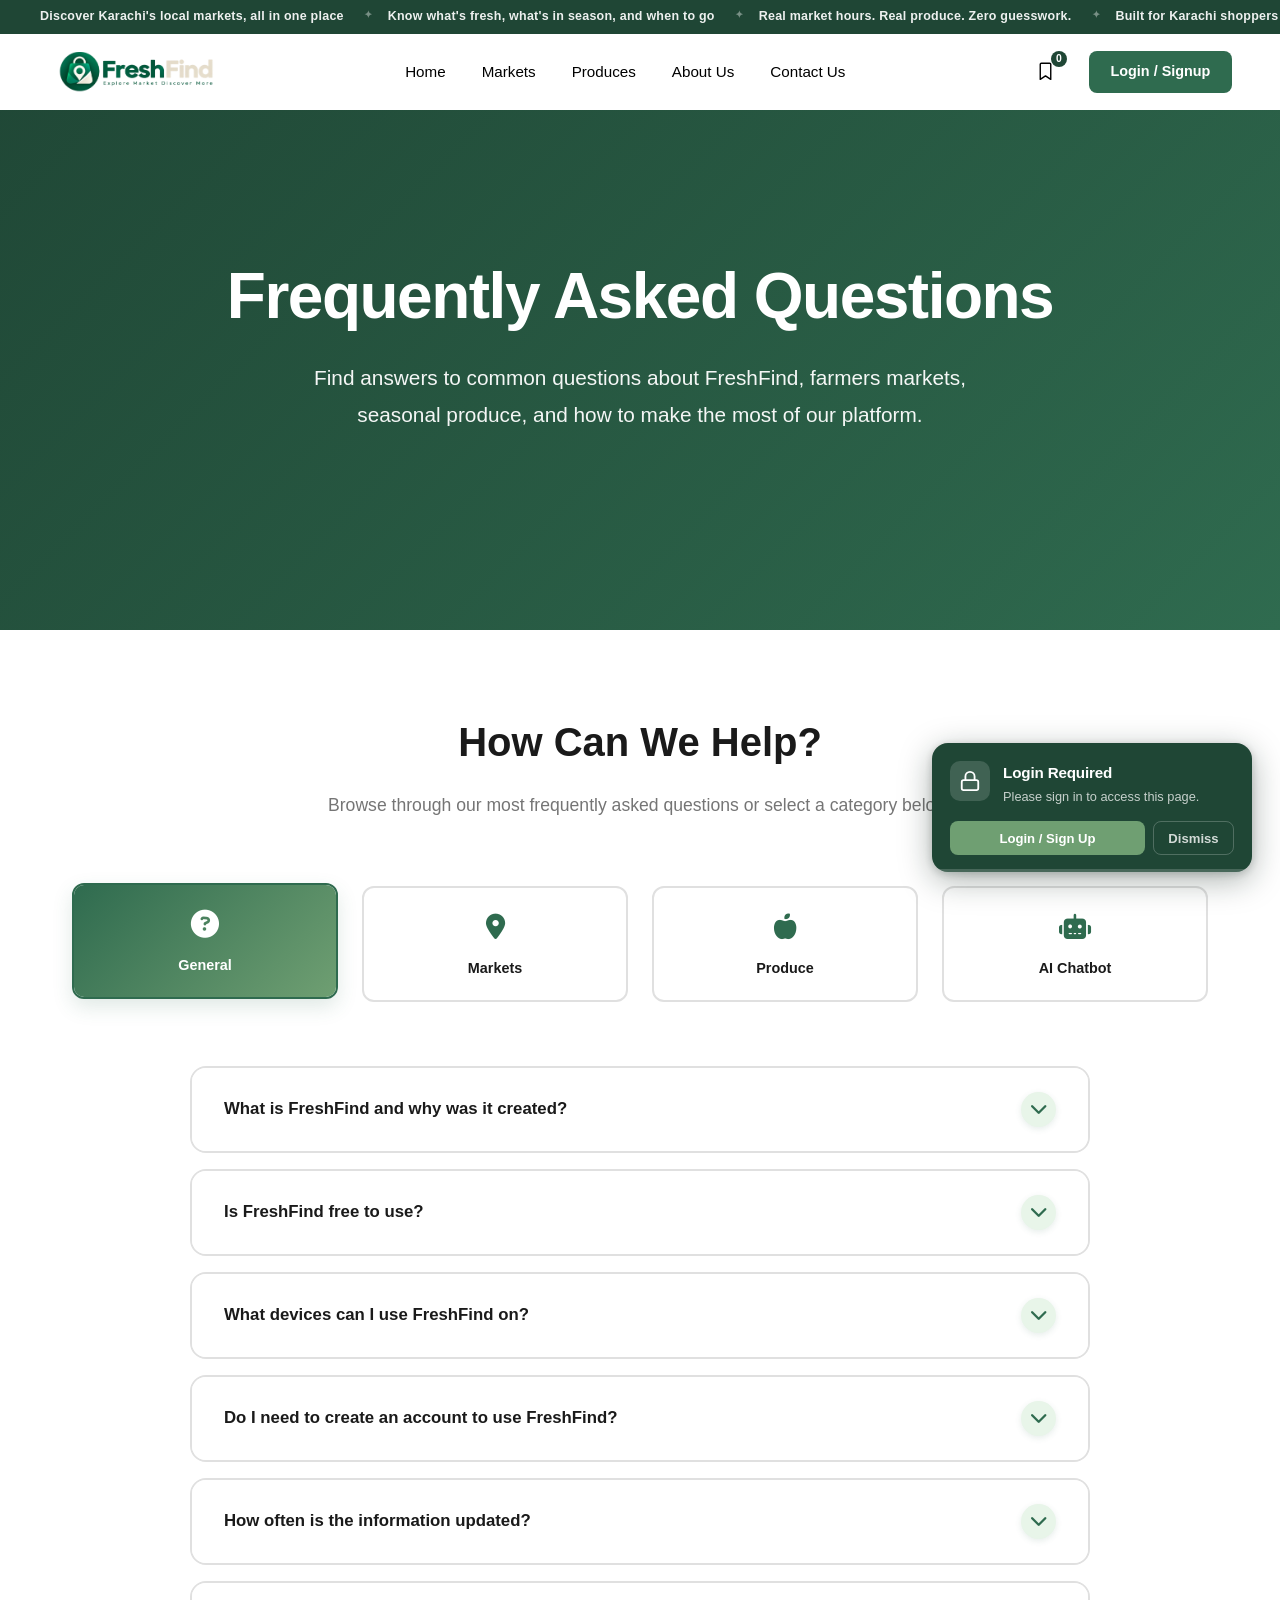
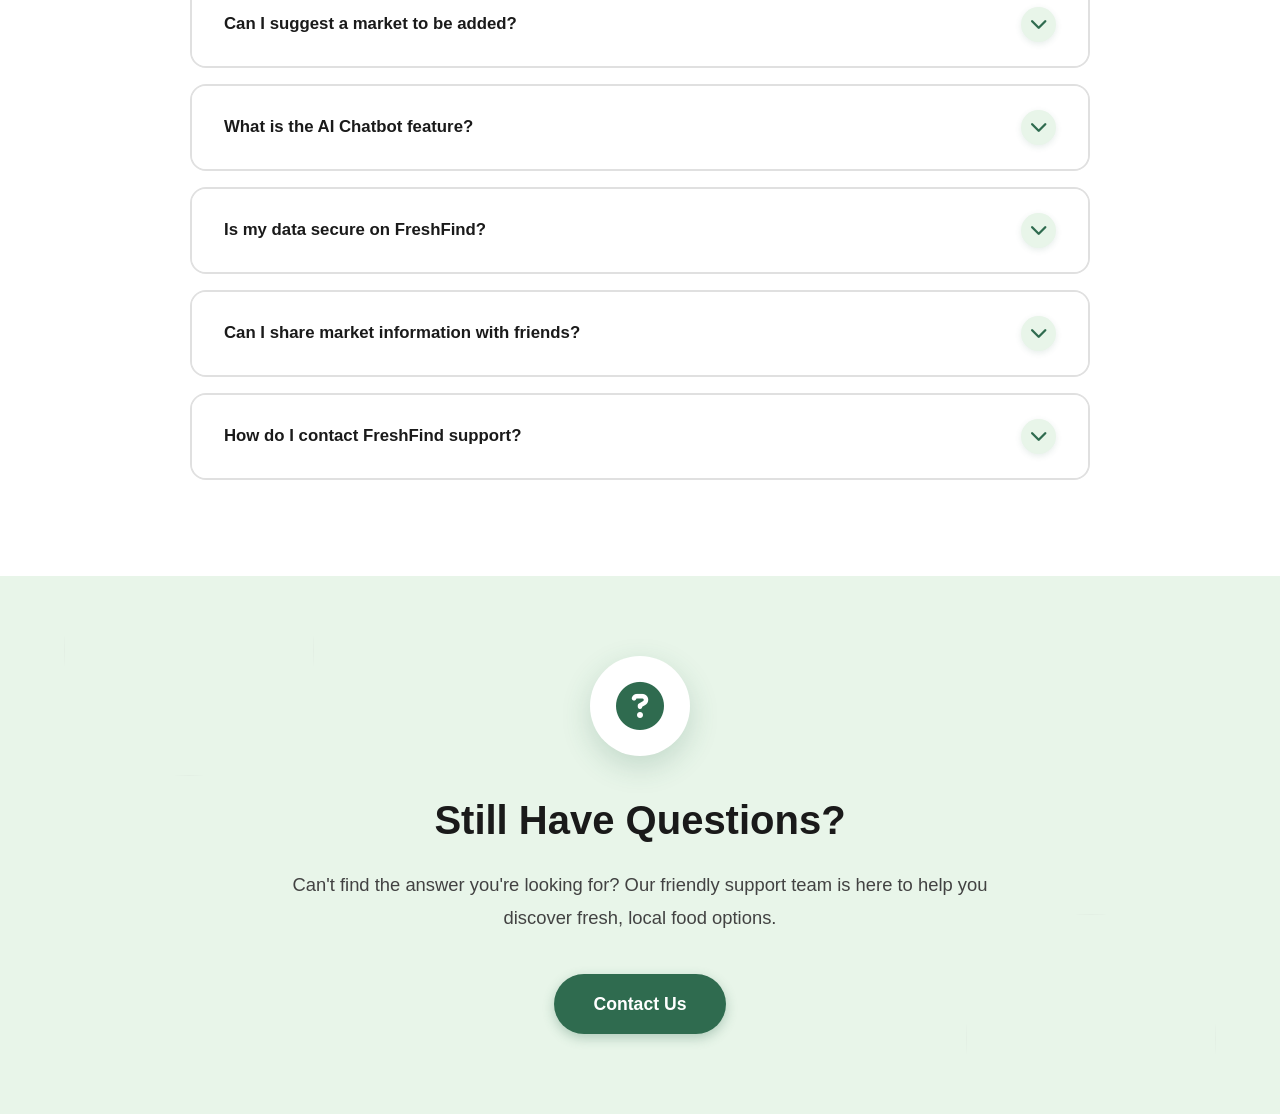
==== faq.html @ 45d4ac22 "testing responsive" ====
﻿<!DOCTYPE html>
<html lang="en">
<head>
    <meta charset="UTF-8">
    <meta name="viewport" content="width=device-width, initial-scale=1.0">
    <meta http-equiv="X-UA-Compatible" content="IE=edge">
    
    <!-- Primary Meta Tags -->
    <title>FAQ - FreshFind | Frequently Asked Questions</title>
    <meta name="title" content="FAQ - FreshFind | Frequently Asked Questions">
    <meta name="description" content="Find answers to common questions about FreshFind, farmers markets, seasonal produce, and how to use our platform to discover fresh local food.">
    <meta name="keywords" content="FreshFind FAQ, farmers market questions, how to find markets, seasonal produce guide, FreshFind help">
    <meta name="author" content="FreshFind">
    <meta name="robots" content="index, follow">
    
    <!-- Open Graph / Facebook -->
    <meta property="og:type" content="website">
    <meta property="og:url" content="https://freshfind.com/faq">
    <meta property="og:title" content="FAQ - FreshFind">
    <meta property="og:description" content="Get answers to all your questions about finding local farmers markets and discovering fresh seasonal produce.">
    <meta property="og:image" content="https://freshfind.com/assets/og-image.jpg">
    
    <!-- Twitter -->
    <meta property="twitter:card" content="summary_large_image">
    <meta property="twitter:url" content="https://freshfind.com/faq">
    <meta property="twitter:title" content="FAQ - FreshFind">
    <meta property="twitter:description" content="Get answers to all your questions about finding local farmers markets and discovering fresh seasonal produce.">
    
    <!-- Canonical URL -->
    <link rel="canonical" href="https://freshfind.com/faq">
    
    <link rel="icon" href="data:image/svg+xml,<svg xmlns=%22http://www.w3.org/2000/svg%22 viewBox=%220 0 100 100%22><text y=%22.9em%22 font-size=%2290%22>🥬</text></svg>">
    
    <link rel="stylesheet" href="https://cdnjs.cloudflare.com/ajax/libs/font-awesome/6.4.0/css/all.min.css">
    <link rel="stylesheet" href="css/navbar.css">
    <link rel="stylesheet" href="css/faq.css">
</head>
<body>
    <!-- Ticker Strip -->
    <div class="ff-ticker" id="ffTicker">
        <span class="sr-only">FreshFind helps you discover Karachi's local markets — what they sell, when they're open, and what's fresh right now.</span>
        <div class="ff-ticker__track" aria-hidden="true">
            <span class="ff-ticker__item">Discover Karachi's local markets, all in one place</span>
            <span class="ff-ticker__item">Know what's fresh, what's in season, and when to go</span>
            <span class="ff-ticker__item">Real market hours. Real produce. Zero guesswork.</span>
            <span class="ff-ticker__item">Built for Karachi shoppers who want it fresh, not stale</span>
            <span class="ff-ticker__item">Discover Karachi's local markets, all in one place</span>
            <span class="ff-ticker__item">Know what's fresh, what's in season, and when to go</span>
            <span class="ff-ticker__item">Real market hours. Real produce. Zero guesswork.</span>
            <span class="ff-ticker__item">Built for Karachi shoppers who want it fresh, not stale</span>
        </div>
    </div>

    <!-- Navigation -->
    <header class="ff-navbar" id="ffNavbar" data-ff-state="top">
        <div class="ff-navbar__inner">
            <!-- Logo -->
            <a href="index.html" class="ff-navbar__logo" aria-label="FreshFind home">
                <img src="images/navbar/logo.png" alt="FreshFind">
            </a>

            <!-- Desktop navigation -->
            <nav class="ff-navbar__nav" aria-label="Primary">
                <ul class="ff-navbar__links">
                    <li><a href="index.html" class="ff-navbar__link" data-ff-nav-link>Home</a></li>
                    <li><a href="index.html#markets" class="ff-navbar__link" data-ff-nav-link>Markets</a></li>
                    <li><a href="index.html#produces" class="ff-navbar__link" data-ff-nav-link>Produces</a></li>
                    <li><a href="about.html" class="ff-navbar__link" data-ff-nav-link>About Us</a></li>
                    <li><a href="contact.html" class="ff-navbar__link" data-ff-nav-link>Contact Us</a></li>
                </ul>
            </nav>

            <!-- Right-hand actions: bookmark + auth + hamburger -->
            <div class="ff-navbar__actions">
                <button type="button" class="ff-navbar__bookmark" id="ffBookmarkBtn" aria-label="View saved items (0)">
                    <svg class="ff-navbar__bookmark-icon" viewBox="0 0 24 24" fill="none" aria-hidden="true">
                        <path d="M6 3.75C6 3.05964 6.55964 2.5 7.25 2.5H16.75C17.4404 2.5 18 3.05964 18 3.75V21L12 17L6 21V3.75Z" stroke="currentColor" stroke-width="1.6" stroke-linejoin="round" />
                    </svg>
                    <span class="ff-navbar__bookmark-badge" id="ffBookmarkCount" data-ff-count>0</span>
                </button>

                <a href="freshfind-login.html" class="ff-navbar__auth">Login / Signup</a>

                <!-- Hamburger (mobile only) -->
                <button type="button" class="ff-navbar__hamburger" id="ffHamburgerBtn" aria-label="Open menu" aria-expanded="false" aria-controls="ffMobileMenu">
                    <span class="ff-navbar__hamburger-line"></span>
                    <span class="ff-navbar__hamburger-line"></span>
                    <span class="ff-navbar__hamburger-line"></span>
                </button>
            </div>
        </div>

        <!-- Mobile menu -->
        <nav class="ff-mobile-menu" id="ffMobileMenu" aria-label="Mobile" hidden>
            <ul class="ff-mobile-menu__links">
                <li><a href="index.html" class="ff-mobile-menu__link" data-ff-nav-link>Home</a></li>
                <li><a href="index.html#markets" class="ff-mobile-menu__link" data-ff-nav-link>Markets</a></li>
                <li><a href="index.html#produces" class="ff-mobile-menu__link" data-ff-nav-link>Produces</a></li>
                <li><a href="about.html" class="ff-mobile-menu__link" data-ff-nav-link>About Us</a></li>
                <li><a href="contact.html" class="ff-mobile-menu__link" data-ff-nav-link>Contact Us</a></li>
            </ul>
            <a href="freshfind-login.html" class="ff-mobile-menu__auth">Login / Signup</a>
        </nav>
    </header>

    <!-- Hero Section -->
    <section class="hero" aria-labelledby="hero-title">
        <div class="hero-decorations">
            <img src="https://images.unsplash.com/photo-1610348725531-843dff563e2c?w=200&q=80" alt="" class="hero-leaf hero-leaf-1">
            <img src="https://images.unsplash.com/photo-1590301157890-4810ed352733?w=200&q=80" alt="" class="hero-leaf hero-leaf-2">
            <img src="https://images.unsplash.com/photo-1518843875459-f738682238a6?w=250&q=80" alt="" class="hero-produce hero-produce-1">
            <img src="https://images.unsplash.com/photo-1464454709131-ffd692591ee5?w=250&q=80" alt="" class="hero-produce hero-produce-2">
        </div>
        <div class="hero-content">
            <h1 id="hero-title">Frequently Asked Questions</h1>
            <p>Find answers to common questions about FreshFind, farmers markets, seasonal produce, and how to make the most of our platform.</p>
        </div>
    </section>

    <!-- FAQ Categories -->
    <section class="faq-section">
        <div class="container">
            <div class="faq-header fade-in">
                <h2 class="section-title">How Can We Help?</h2>
                <p class="section-subtitle">Browse through our most frequently asked questions or select a category below.</p>
            </div>

            <div class="faq-categories fade-in">
                <div class="category-card active" data-category="general">
                    <div class="category-icon">
                        <i class="fas fa-question-circle"></i>
                    </div>
                    <h3>General</h3>
                </div>
                <div class="category-card" data-category="markets">
                    <div class="category-icon">
                        <i class="fas fa-map-marker-alt"></i>
                    </div>
                    <h3>Markets</h3>
                </div>
                <div class="category-card" data-category="produce">
                    <div class="category-icon">
                        <i class="fas fa-apple-alt"></i>
                    </div>
                    <h3>Produce</h3>
                </div>
                <div class="category-card" data-category="chatbot">
                    <div class="category-icon">
                        <i class="fas fa-robot"></i>
                    </div>
                    <h3>AI Chatbot</h3>
                </div>
            </div>

            <div class="faq-container">
                <!-- General FAQs (10 questions) -->
                <div class="faq-item fade-in" data-category="general">
                    <div class="faq-question">
                        <h3>What is FreshFind and why was it created?</h3>
                        <div class="faq-icon">
                            <i class="fas fa-chevron-down"></i>
                        </div>
                    </div>
                    <div class="faq-answer">
                        <div class="faq-answer-content">
                            FreshFind is a browser-based platform designed to help residents discover nearby farmers markets. It was created because information about market locations, timings, and available produce is often scattered across flyers, community boards, and social media with no single reliable source.
                        </div>
                    </div>
                </div>

                <div class="faq-item fade-in" data-category="general">
                    <div class="faq-question">
                        <h3>Is FreshFind free to use?</h3>
                        <div class="faq-icon">
                            <i class="fas fa-chevron-down"></i>
                        </div>
                    </div>
                    <div class="faq-answer">
                        <div class="faq-answer-content">
                            Yes! FreshFind is completely free for all users. There are no subscription fees, hidden charges, or premium tiers. You can access all features at no cost.
                        </div>
                    </div>
                </div>

                <div class="faq-item fade-in" data-category="general">
                    <div class="faq-question">
                        <h3>What devices can I use FreshFind on?</h3>
                        <div class="faq-icon">
                            <i class="fas fa-chevron-down"></i>
                        </div>
                    </div>
                    <div class="faq-answer">
                        <div class="faq-answer-content">
                            FreshFind is fully responsive and works seamlessly on desktops, tablets, and smartphones. The website adapts to your screen size for optimal viewing.
                        </div>
                    </div>
                </div>

                <div class="faq-item fade-in" data-category="general">
                    <div class="faq-question">
                        <h3>Do I need to create an account to use FreshFind?</h3>
                        <div class="faq-icon">
                            <i class="fas fa-chevron-down"></i>
                        </div>
                    </div>
                    <div class="faq-answer">
                        <div class="faq-answer-content">
                            No account is required to browse markets and produce. However, creating an account allows you to save bookmarks, add notes, and personalize your experience.
                        </div>
                    </div>
                </div>

                <div class="faq-item fade-in" data-category="general">
                    <div class="faq-question">
                        <h3>How often is the information updated?</h3>
                        <div class="faq-icon">
                            <i class="fas fa-chevron-down"></i>
                        </div>
                    </div>
                    <div class="faq-answer">
                        <div class="faq-answer-content">
                            Market information is regularly updated to ensure accuracy. We work to keep operating hours, locations, and produce availability current.
                        </div>
                    </div>
                </div>

                <div class="faq-item fade-in" data-category="general">
                    <div class="faq-question">
                        <h3>Can I suggest a market to be added?</h3>
                        <div class="faq-icon">
                            <i class="fas fa-chevron-down"></i>
                        </div>
                    </div>
                    <div class="faq-answer">
                        <div class="faq-answer-content">
                            Yes! We welcome suggestions for new farmers markets. Please use the contact form or reach out through our support channels with market details.
                        </div>
                    </div>
                </div>

                <div class="faq-item fade-in" data-category="general">
                    <div class="faq-question">
                        <h3>What is the AI Chatbot feature?</h3>
                        <div class="faq-icon">
                            <i class="fas fa-chevron-down"></i>
                        </div>
                    </div>
                    <div class="faq-answer">
                        <div class="faq-answer-content">
                            The AI chatbot is a floating widget that helps answer common questions. You can ask about markets, produce, features, and get instant responses based on our knowledge base.
                        </div>
                    </div>
                </div>

                <div class="faq-item fade-in" data-category="general">
                    <div class="faq-question">
                        <h3>Is my data secure on FreshFind?</h3>
                        <div class="faq-icon">
                            <i class="fas fa-chevron-down"></i>
                        </div>
                    </div>
                    <div class="faq-answer">
                        <div class="faq-answer-content">
                            Yes, we take data security seriously. Your information is stored securely and we don't share personal data with third parties.
                        </div>
                    </div>
                </div>

                <div class="faq-item fade-in" data-category="general">
                    <div class="faq-question">
                        <h3>Can I share market information with friends?</h3>
                        <div class="faq-icon">
                            <i class="fas fa-chevron-down"></i>
                        </div>
                    </div>
                    <div class="faq-answer">
                        <div class="faq-answer-content">
                            Absolutely! Each market page has social sharing options. You can share via social media, email, or copy a direct link.
                        </div>
                    </div>
                </div>

                <div class="faq-item fade-in" data-category="general">
                    <div class="faq-question">
                        <h3>How do I contact FreshFind support?</h3>
                        <div class="faq-icon">
                            <i class="fas fa-chevron-down"></i>
                        </div>
                    </div>
                    <div class="faq-answer">
                        <div class="faq-answer-content">
                            You can reach our support team through the Contact page, use the AI chatbot for quick answers, or email us directly. We typically respond within 24 hours.
                        </div>
                    </div>
                </div>

                <!-- Markets FAQs (10 questions) -->
                <div class="faq-item fade-in" data-category="markets">
                    <div class="faq-question">
                        <h3>How do I search for farmers markets near me?</h3>
                        <div class="faq-icon">
                            <i class="fas fa-chevron-down"></i>
                        </div>
                    </div>
                    <div class="faq-answer">
                        <div class="faq-answer-content">
                            Use the "Find a Market" feature on the home page. You can search by area, neighborhood, or use filters for day of the week and produce type.
                        </div>
                    </div>
                </div>

                <div class="faq-item fade-in" data-category="markets">
                    <div class="faq-question">
                        <h3>What information is shown for each market?</h3>
                        <div class="faq-icon">
                            <i class="fas fa-chevron-down"></i>
                        </div>
                    </div>
                    <div class="faq-answer">
                        <div class="faq-answer-content">
                            Each market listing includes the complete address, embedded map, operating days and hours, available products, and photos when available.
                        </div>
                    </div>
                </div>

                <div class="faq-item fade-in" data-category="markets">
                    <div class="faq-question">
                        <h3>Can I filter markets by day of the week?</h3>
                        <div class="faq-icon">
                            <i class="fas fa-chevron-down"></i>
                        </div>
                    </div>
                    <div class="faq-answer">
                        <div class="faq-answer-content">
                            Yes! Use the day filter to find markets open on specific days. This is perfect for planning weekend visits or fitting markets into your weekly schedule.
                        </div>
                    </div>
                </div>

                <div class="faq-item fade-in" data-category="markets">
                    <div class="faq-question">
                        <h3>How accurate are the market operating hours?</h3>
                        <div class="faq-icon">
                            <i class="fas fa-chevron-down"></i>
                        </div>
                    </div>
                    <div class="faq-answer">
                        <div class="faq-answer-content">
                            We regularly update hours, but we recommend calling ahead during holidays or weather events as markets may adjust schedules.
                        </div>
                    </div>
                </div>

                <div class="faq-item fade-in" data-category="markets">
                    <div class="faq-question">
                        <h3>Do markets require admission fees?</h3>
                        <div class="faq-icon">
                            <i class="fas fa-chevron-down"></i>
                        </div>
                    </div>
                    <div class="faq-answer">
                        <div class="faq-answer-content">
                            Most farmers markets are free to enter. You only pay for the products you purchase from vendors. Check individual market pages for specific details.
                        </div>
                    </div>
                </div>

                <div class="faq-item fade-in" data-category="markets">
                    <div class="faq-question">
                        <h3>Can I see which markets are open today?</h3>
                        <div class="faq-icon">
                            <i class="fas fa-chevron-down"></i>
                        </div>
                    </div>
                    <div class="faq-answer">
                        <div class="faq-answer-content">
                            Yes! Use the "Open Today" filter on the Markets page to see which markets are currently operating. Results update based on the current day.
                        </div>
                    </div>
                </div>

                <div class="faq-item fade-in" data-category="markets">
                    <div class="faq-question">
                        <h3>Are parking details provided?</h3>
                        <div class="faq-icon">
                            <i class="fas fa-chevron-down"></i>
                        </div>
                    </div>
                    <div class="faq-answer">
                        <div class="faq-answer-content">
                            When available, market pages include parking information. The embedded map also helps you identify nearby parking areas.
                        </div>
                    </div>
                </div>

                <div class="faq-item fade-in" data-category="markets">
                    <div class="faq-question">
                        <h3>Can I see photos of the markets?</h3>
                        <div class="faq-icon">
                            <i class="fas fa-chevron-down"></i>
                        </div>
                    </div>
                    <div class="faq-answer">
                        <div class="faq-answer-content">
                            Many market pages include photos to give you a preview of the atmosphere, vendors, and typical product displays.
                        </div>
                    </div>
                </div>

                <div class="faq-item fade-in" data-category="markets">
                    <div class="faq-question">
                        <h3>What payment methods do markets accept?</h3>
                        <div class="faq-icon">
                            <i class="fas fa-chevron-down"></i>
                        </div>
                    </div>
                    <div class="faq-answer">
                        <div class="faq-answer-content">
                            Payment methods vary by vendor. Most accept cash, and many also take cards, mobile payments, or EBT/SNAP benefits. Check individual market details.
                        </div>
                    </div>
                </div>

                <div class="faq-item fade-in" data-category="markets">
                    <div class="faq-question">
                        <h3>How do I report incorrect market information?</h3>
                        <div class="faq-icon">
                            <i class="fas fa-chevron-down"></i>
                        </div>
                    </div>
                    <div class="faq-answer">
                        <div class="faq-answer-content">
                            If you notice outdated or incorrect information, please use the "Report Issue" link on the market page or contact our support team.
                        </div>
                    </div>
                </div>

                <!-- Produce FAQs (10 questions) -->
                <div class="faq-item fade-in" data-category="produce">
                    <div class="faq-question">
                        <h3>What is the Produce Guide?</h3>
                        <div class="faq-icon">
                            <i class="fas fa-chevron-down"></i>
                        </div>
                    </div>
                    <div class="faq-answer">
                        <div class="faq-answer-content">
                            The Produce Guide is a browsable catalog of fruits, vegetables, herbs, and other products. Each entry includes descriptions, typical seasons, and where to find them.
                        </div>
                    </div>
                </div>

                <div class="faq-item fade-in" data-category="produce">
                    <div class="faq-question">
                        <h3>How do I find seasonal produce?</h3>
                        <div class="faq-icon">
                            <i class="fas fa-chevron-down"></i>
                        </div>
                    </div>
                    <div class="faq-answer">
                        <div class="faq-answer-content">
                            Browse the Produce Guide and filter by season. Each produce item shows its peak season and availability months.
                        </div>
                    </div>
                </div>

                <div class="faq-item fade-in" data-category="produce">
                    <div class="faq-question">
                        <h3>Can I search for specific produce types?</h3>
                        <div class="faq-icon">
                            <i class="fas fa-chevron-down"></i>
                        </div>
                    </div>
                    <div class="faq-answer">
                        <div class="faq-answer-content">
                            Yes! Use the search bar in the Produce Guide or filter by category (fruits, vegetables, herbs, dairy, etc.) to find specific items.
                        </div>
                    </div>
                </div>

                <div class="faq-item fade-in" data-category="produce">
                    <div class="faq-question">
                        <h3>Which markets sell a specific produce item?</h3>
                        <div class="faq-icon">
                            <i class="fas fa-chevron-down"></i>
                        </div>
                    </div>
                    <div class="faq-answer">
                        <div class="faq-answer-content">
                            Each produce page lists markets that typically carry that item. Click on any market to see full details, hours, and location.
                        </div>
                    </div>
                </div>

                <div class="faq-item fade-in" data-category="produce">
                    <div class="faq-question">
                        <h3>Are organic options indicated?</h3>
                        <div class="faq-icon">
                            <i class="fas fa-chevron-down"></i>
                        </div>
                    </div>
                    <div class="faq-answer">
                        <div class="faq-answer-content">
                            When information is available, we indicate which vendors offer organic or certified options. Check individual market and vendor details.
                        </div>
                    </div>
                </div>

                <div class="faq-item fade-in" data-category="produce">
                    <div class="faq-question">
                        <h3>Can I save my favorite produce items?</h3>
                        <div class="faq-icon">
                            <i class="fas fa-chevron-down"></i>
                        </div>
                    </div>
                    <div class="faq-answer">
                        <div class="faq-answer-content">
                            Yes! Use the bookmark feature to save produce items you're interested in. Access your saved items anytime from the Bookmarks page.
                        </div>
                    </div>
                </div>

                <div class="faq-item fade-in" data-category="produce">
                    <div class="faq-question">
                        <h3>Do produce pages include recipes?</h3>
                        <div class="faq-icon">
                            <i class="fas fa-chevron-down"></i>
                        </div>
                    </div>
                    <div class="faq-answer">
                        <div class="faq-answer-content">
                            Currently, produce pages focus on availability and markets. Recipe suggestions may be added in future updates based on user feedback.
                        </div>
                    </div>
                </div>

                <div class="faq-item fade-in" data-category="produce">
                    <div class="faq-question">
                        <h3>How do I know when produce is in season?</h3>
                        <div class="faq-icon">
                            <i class="fas fa-chevron-down"></i>
                        </div>
                    </div>
                    <div class="faq-answer">
                        <div class="faq-answer-content">
                            Each produce item shows its peak season (spring, summer, fall, winter) and specific months when it's typically available.
                        </div>
                    </div>
                </div>

                <div class="faq-item fade-in" data-category="produce">
                    <div class="faq-question">
                        <h3>Can I filter markets by produce availability?</h3>
                        <div class="faq-icon">
                            <i class="fas fa-chevron-down"></i>
                        </div>
                    </div>
                    <div class="faq-answer">
                        <div class="faq-answer-content">
                            Yes! On the Markets page, use the produce filter to find markets that typically carry the items you're looking for.
                        </div>
                    </div>
                </div>

                <div class="faq-item fade-in" data-category="produce">
                    <div class="faq-question">
                        <h3>Are specialty items like honey or baked goods listed?</h3>
                        <div class="faq-icon">
                            <i class="fas fa-chevron-down"></i>
                        </div>
                    </div>
                    <div class="faq-answer">
                        <div class="faq-answer-content">
                            Yes! The Produce Guide includes fruits, vegetables, herbs, dairy, honey, eggs, baked goods, and other artisan products available at markets.
                        </div>
                    </div>
                </div>

                <!-- AI Chatbot FAQs (10 questions) -->
                <div class="faq-item fade-in" data-category="chatbot">
                    <div class="faq-question">
                        <h3>What is the FreshFind AI Chatbot?</h3>
                        <div class="faq-icon">
                            <i class="fas fa-chevron-down"></i>
                        </div>
                    </div>
                    <div class="faq-answer">
                        <div class="faq-answer-content">
                            The FreshFind AI Chatbot is an intelligent assistant that helps you quickly find information about markets, produce, and using our platform. Ask questions in natural language and get instant answers. <a href="chatbot.html" class="faq-link">Click here</a> to learn more.
                        </div>
                    </div>
                </div>

                <div class="faq-item fade-in" data-category="chatbot">
                    <div class="faq-question">
                        <h3>How do I access the AI Chatbot?</h3>
                        <div class="faq-icon">
                            <i class="fas fa-chevron-down"></i>
                        </div>
                    </div>
                    <div class="faq-answer">
                        <div class="faq-answer-content">
                            Look for the floating chat icon in the bottom-right corner of any page. Click it to open the chatbot window and start asking questions. <a href="chatbot.html" class="faq-link">Click here</a> to access chatbot.
                        </div>
                    </div>
                </div>

                <div class="faq-item fade-in" data-category="chatbot">
                    <div class="faq-question">
                        <h3>What kind of questions can I ask the chatbot?</h3>
                        <div class="faq-icon">
                            <i class="fas fa-chevron-down"></i>
                        </div>
                    </div>
                    <div class="faq-answer">
                        <div class="faq-answer-content">
                            You can ask about market locations, opening hours, seasonal produce availability, how to use features, and general platform information. The chatbot understands natural language queries. <a href="chatbot.html" class="faq-link">Click here</a> for examples.
                        </div>
                    </div>
                </div>

                <div class="faq-item fade-in" data-category="chatbot">
                    <div class="faq-question">
                        <h3>Is the AI Chatbot available 24/7?</h3>
                        <div class="faq-icon">
                            <i class="fas fa-chevron-down"></i>
                        </div>
                    </div>
                    <div class="faq-answer">
                        <div class="faq-answer-content">
                            Yes! The AI Chatbot is available round the clock to answer your questions instantly. Whether it's 3 AM or 3 PM, our chatbot is ready to help. <a href="chatbot.html" class="faq-link">Click here</a> to start chatting.
                        </div>
                    </div>
                </div>

                <div class="faq-item fade-in" data-category="chatbot">
                    <div class="faq-question">
                        <h3>Can the chatbot help me find specific markets?</h3>
                        <div class="faq-icon">
                            <i class="fas fa-chevron-down"></i>
                        </div>
                    </div>
                    <div class="faq-answer">
                        <div class="faq-answer-content">
                            Absolutely! Just ask "Where can I find markets in Saddar?" or "Show me markets open on Sunday" and the chatbot will provide relevant suggestions with links. <a href="chatbot.html" class="faq-link">Click here</a> to try it.
                        </div>
                    </div>
                </div>

                <div class="faq-item fade-in" data-category="chatbot">
                    <div class="faq-question">
                        <h3>Does the chatbot understand Urdu or Hinglish?</h3>
                        <div class="faq-icon">
                            <i class="fas fa-chevron-down"></i>
                        </div>
                    </div>
                    <div class="faq-answer">
                        <div class="faq-answer-content">
                            Yes! Our chatbot understands both English and Hinglish (Roman Urdu). Feel free to ask questions in the language you're most comfortable with. <a href="chatbot.html" class="faq-link">Click here</a> for language options.
                        </div>
                    </div>
                </div>

                <div class="faq-item fade-in" data-category="chatbot">
                    <div class="faq-question">
                        <h3>Can I save chatbot conversations?</h3>
                        <div class="faq-icon">
                            <i class="fas fa-chevron-down"></i>
                        </div>
                    </div>
                    <div class="faq-answer">
                        <div class="faq-answer-content">
                            Yes! Your chat history is automatically saved during your session. You can review previous questions and answers by scrolling up in the chat window. <a href="chatbot.html" class="faq-link">Click here</a> to view history.
                        </div>
                    </div>
                </div>

                <div class="faq-item fade-in" data-category="chatbot">
                    <div class="faq-question">
                        <h3>What if the chatbot doesn't understand my question?</h3>
                        <div class="faq-icon">
                            <i class="fas fa-chevron-down"></i>
                        </div>
                    </div>
                    <div class="faq-answer">
                        <div class="faq-answer-content">
                            If the chatbot can't understand your question, try rephrasing it or being more specific. It will suggest alternative questions or direct you to relevant FAQ sections. <a href="chatbot.html" class="faq-link">Click here</a> for tips.
                        </div>
                    </div>
                </div>

                <div class="faq-item fade-in" data-category="chatbot">
                    <div class="faq-question">
                        <h3>Can the chatbot recommend produce based on season?</h3>
                        <div class="faq-icon">
                            <i class="fas fa-chevron-down"></i>
                        </div>
                    </div>
                    <div class="faq-answer">
                        <div class="faq-answer-content">
                            Yes! Ask questions like "What fruits are in season now?" or "Which vegetables should I buy in winter?" and get instant seasonal recommendations. <a href="chatbot.html" class="faq-link">Click here</a> to explore.
                        </div>
                    </div>
                </div>

                <div class="faq-item fade-in" data-category="chatbot">
                    <div class="faq-question">
                        <h3>Is my chatbot data private and secure?</h3>
                        <div class="faq-icon">
                            <i class="fas fa-chevron-down"></i>
                        </div>
                    </div>
                    <div class="faq-answer">
                        <div class="faq-answer-content">
                            Absolutely! Your conversations are encrypted and never shared with third parties. We respect your privacy and use data only to improve chatbot responses. <a href="contact.html" class="faq-link">Click here</a> for privacy policy.
                        </div>
                    </div>
                </div>
            </div>
        </div>
    </section>

    <!-- CTA Section -->
    <section class="cta-section">
        <div class="cta-decorations">
            <img src="https://images.unsplash.com/photo-1576045057995-568f588f82fb?w=300&q=80" alt="" class="cta-produce cta-produce-1">
            <img src="https://images.unsplash.com/photo-1488459716781-31db52582fe9?w=300&q=80" alt="" class="cta-produce cta-produce-2">
        </div>
        <div class="container">
            <div class="cta-content fade-in">
                <div class="cta-icon">
                    <i class="fas fa-question-circle"></i>
                </div>
                <h2>Still Have Questions?</h2>
                <p>Can't find the answer you're looking for? Our friendly support team is here to help you discover fresh, local food options.</p>
                <a href="contact.html" class="cta-button">Contact Us</a>
            </div>
        </div>
    </section>

    <!-- External JavaScript -->
    <script src="js/auth-gate.js"></script>
    <script src="js/navbar.js"></script>
    <script src="js/faq.js"></script>
</body>
</html>
---- css/navbar.css ----
/* =========================================================
   FreshFind Navbar — Component Stylesheet
   Scoped under .ff-navbar / .ff-mobile-menu so it can be
   dropped into another page without leaking styles.
   ========================================================= */

/* ---------- Base / Variables ---------- */
:root {
  --ff-green-primary: #2F6B4F;
  --ff-green-dark: #1F4635;
  --ff-text: #000000;
  --ff-surface: #FFFFFF;
  --ff-surface-scrolled: rgba(255, 255, 255, 0.9);
  --ff-shadow: 0 12px 32px rgba(15, 35, 25, 0.12);
  --ff-font: -apple-system, BlinkMacSystemFont, "Segoe UI", "Inter", Roboto,
    Helvetica, Arial, sans-serif;
  /* Single source of truth for navbar height. The navbar is position:fixed
     (out of flow), so other stylesheets (e.g. the hero) read these to reserve
     its space. Overridden at small breakpoints below. */
  --ff-height-top: 76px;
  --ff-height-scrolled: 62px;
  /* Height of the purpose ticker fixed above the navbar (see bottom of file). */
  --ff-ticker-height: 34px;
  --ff-ease: cubic-bezier(0.4, 0, 0.2, 1);
}

.sr-only {
  position: absolute;
  width: 1px;
  height: 1px;
  padding: 0;
  margin: -1px;
  overflow: hidden;
  clip: rect(0, 0, 0, 0);
  white-space: nowrap;
  border: 0;
}

.ff-navbar,
.ff-navbar * {
  box-sizing: border-box;
}

/* ---------- Navbar shell ---------- */
.ff-navbar {
  position: fixed;
  /* Sits just below the fixed ticker strip, not at the very top. */
  top: var(--ff-ticker-height, 34px);
  left: 50%;
  transform: translateX(-50%);
  width: 100%;
  max-width: 100%;
  background: var(--ff-surface);
  border-radius: 0px;
  box-shadow: none;
  z-index: 1000;
  font-family: var(--ff-font);
  transition: width 0.4s var(--ff-ease), max-width 0.4s var(--ff-ease),
    top 0.4s var(--ff-ease), border-radius 0.4s var(--ff-ease),
    background-color 0.4s var(--ff-ease), box-shadow 0.4s var(--ff-ease);
}

.ff-navbar__inner {
  display: flex;
  align-items: center;
  justify-content: space-between;
  /* Same max width as the page container so the logo and links line up with
     the content on wide screens instead of hugging the screen edges. */
  max-width: var(--container-width, 1440px);
  margin: 0 auto;
  height: var(--ff-height-top);
  padding: 0 48px;
  gap: 1.5rem;
  /* Guarantees any oversized child (e.g. a large source logo image) is
     clipped to the navbar's own height instead of bleeding into the
     ticker above or the page content below. */
  overflow: hidden;
  transition: height 0.4s var(--ff-ease), padding 0.4s var(--ff-ease);
}

/* Scrolled / floating state */
.ff-navbar[data-ff-state="scrolled"] {
  top: calc(var(--ff-ticker-height, 34px) + 16px);
  max-width: 90%;
  border-radius: 16px;
  background: var(--ff-surface-scrolled);
  box-shadow: var(--ff-shadow);
  backdrop-filter: saturate(140%) blur(6px);
}

.ff-navbar[data-ff-state="scrolled"] .ff-navbar__inner {
  height: var(--ff-height-scrolled);
  padding: 0 32px;
}

/* ---------- Logo ---------- */
.ff-navbar__logo {
  display: inline-flex;
  align-items: center;
  font-size: 1.4rem;
  font-weight: 700;
  letter-spacing: -0.015em;
  color: var(--ff-green-primary);
  text-decoration: none;
  white-space: nowrap;
  /* Never let the logo shrink to nothing, but also never let its own
     intrinsic (source-image) size dictate the navbar's layout — the
     img rule below caps that independently of this. */
  flex-shrink: 0;
  max-width: 45%;
}

/* The source logo file is much larger than the navbar itself, so it is
   capped to a fixed height that always fits inside var(--ff-height-top) /
   var(--ff-height-scrolled) with room to spare; width is left to "auto"
   so the image scales down/up without distorting its aspect ratio. This
   is what keeps the logo fully inside the navbar and clear of the
   hamburger/links at every width. */
.ff-navbar__logo img {
  display: block;
  height: 60px;
  width: auto;
  max-width: 100%;
  object-fit: contain;
}

/* ---------- Desktop navigation ---------- */
.ff-navbar__nav {
  display: flex;
}

.ff-navbar__links {
  display: flex;
  align-items: center;
  gap: 2.25rem;
  list-style: none;
  margin: 0;
  padding: 0;
}

.ff-navbar__link {
  position: relative;
  display: inline-block;
  padding: 6px 0;
  font-size: 0.95rem;
  font-weight: 400;
  color: var(--ff-text);
  text-decoration: none;
  white-space: nowrap;
  transition: color 0.25s var(--ff-ease);
}

/* Hover / Active states */
.ff-navbar__link::after {
  content: "";
  position: absolute;
  left: 0;
  bottom: 0;
  height: 2px;
  width: 0%;
  background: var(--ff-green-primary);
  transition: width 0.3s var(--ff-ease);
}

.ff-navbar__link:hover,
.ff-navbar__link:focus-visible {
  color: var(--ff-green-primary);
}

.ff-navbar__link:hover::after,
.ff-navbar__link:focus-visible::after {
  width: 100%;
}

.ff-navbar__link.is-active {
  color: var(--ff-green-dark);
  font-weight: 600;
}

.ff-navbar__link.is-active::after {
  width: 100%;
  background: var(--ff-green-dark);
}

/* ---------- Actions cluster (bookmark + auth + hamburger) ---------- */
.ff-navbar__actions {
  display: flex;
  align-items: center;
  gap: 1.5rem;
}

/* Bookmark */
.ff-navbar__bookmark {
  position: relative;
  display: inline-flex;
  align-items: center;
  justify-content: center;
  width: 38px;
  height: 38px;
  background: none;
  border: none;
  padding: 0;
  color: var(--ff-text);
  cursor: pointer;
  border-radius: 8px;
  transition: color 0.25s var(--ff-ease), background-color 0.25s var(--ff-ease);
}

.ff-navbar__bookmark:hover,
.ff-navbar__bookmark:focus-visible {
  color: var(--ff-green-primary);
  background: rgba(47, 107, 79, 0.08);
}

.ff-navbar__bookmark-icon {
  width: 21px;
  height: 21px;
}

.ff-navbar__bookmark-badge {
  position: absolute;
  top: -2px;
  right: -2px;
  min-width: 16px;
  height: 16px;
  padding: 0 4px;
  border-radius: 999px;
  background: var(--ff-green-dark);
  color: #fff;
  font-size: 0.65rem;
  font-weight: 600;
  line-height: 16px;
  text-align: center;
}

/* Login / Signup button */
.ff-navbar__auth {
  display: inline-block;
  padding: 0.6rem 1.35rem;
  background: var(--ff-green-primary);
  color: #ffffff;
  font-size: 0.9rem;
  font-weight: 600;
  text-decoration: none;
  border-radius: 8px;
  white-space: nowrap;
  transition: background-color 0.25s var(--ff-ease);
}

.ff-navbar__auth:hover,
.ff-navbar__auth:focus-visible {
  background: var(--ff-green-dark);
}

/* ---------- Hamburger ---------- */
.ff-navbar__hamburger {
  display: none;
  flex-direction: column;
  justify-content: center;
  align-items: center;
  gap: 5px;
  width: 40px;
  height: 40px;
  background: none;
  border: none;
  cursor: pointer;
  padding: 0;
  border-radius: 8px;
}

.ff-navbar__hamburger-line {
  width: 21px;
  height: 2px;
  background: var(--ff-text);
  border-radius: 2px;
  transition: transform 0.3s var(--ff-ease), opacity 0.2s var(--ff-ease),
    background-color 0.25s var(--ff-ease);
}

.ff-navbar__hamburger[aria-expanded="true"] .ff-navbar__hamburger-line:nth-child(1) {
  transform: translateY(7px) rotate(45deg);
}

.ff-navbar__hamburger[aria-expanded="true"] .ff-navbar__hamburger-line:nth-child(2) {
  opacity: 0;
}

.ff-navbar__hamburger[aria-expanded="true"] .ff-navbar__hamburger-line:nth-child(3) {
  transform: translateY(-7px) rotate(-45deg);
}

/* ---------- Mobile menu panel ---------- */
.ff-mobile-menu {
  display: none;
  overflow: hidden;
  max-height: 0;
  opacity: 0;
  padding: 0 32px;
  background: var(--ff-surface);
  border-top: 1px solid rgba(0, 0, 0, 0.06);
  transition: max-height 0.35s var(--ff-ease), opacity 0.25s var(--ff-ease),
    padding 0.35s var(--ff-ease);
}

.ff-mobile-menu.is-open {
  max-height: 480px;
  /* never taller than the screen below the navbar (landscape phones) */
  max-height: min(480px, calc(100dvh - var(--ff-ticker-height) - var(--ff-height-top)));
  overflow-y: auto;
  opacity: 1;
  padding: 12px 32px 24px;
}

.ff-mobile-menu__links {
  list-style: none;
  margin: 0;
  padding: 0;
}

.ff-mobile-menu__link {
  display: block;
  padding: 14px 4px;
  font-size: 1rem;
  font-weight: 400;
  color: var(--ff-text);
  text-decoration: none;
  border-bottom: 1px solid rgba(0, 0, 0, 0.06);
  transition: color 0.2s var(--ff-ease);
}

.ff-mobile-menu__link:hover,
.ff-mobile-menu__link:focus-visible {
  color: var(--ff-green-primary);
}

.ff-mobile-menu__link.is-active {
  color: var(--ff-green-dark);
  font-weight: 600;
}

.ff-mobile-menu__auth {
  display: block;
  margin-top: 18px;
  padding: 0.75rem 1rem;
  text-align: center;
  background: var(--ff-green-primary);
  color: #fff;
  font-weight: 600;
  font-size: 0.95rem;
  text-decoration: none;
  border-radius: 8px;
  transition: background-color 0.25s var(--ff-ease);
}

.ff-mobile-menu__auth:hover,
.ff-mobile-menu__auth:focus-visible {
  background: var(--ff-green-dark);
}

/* ---------- Responsive breakpoints ---------- */

/* Small laptops / large tablets: the full link row is still shown, so
   tighten spacing so the links never wrap or touch the logo. */
@media (min-width: 901px) and (max-width: 1200px) {
  .ff-navbar__inner {
    padding: 0 24px;
  }

  .ff-navbar__links {
    gap: 1rem;
  }

  .ff-navbar__link {
    font-size: 0.88rem;
  }

  .ff-navbar__logo img {
    height: 50px;
  }

  .ff-navbar__actions {
    gap: 0.9rem;
  }

  .ff-navbar__auth {
    padding: 0.55rem 1rem;
    font-size: 0.85rem;
  }

  .ff-navbar[data-ff-state="scrolled"] {
    max-width: 96%;
  }

  .ff-navbar[data-ff-state="scrolled"] .ff-navbar__inner {
    padding: 0 18px;
  }
}

@media (max-width: 900px) {
  .ff-navbar__nav {
    display: none;
  }

  .ff-navbar__auth {
    display: none;
  }

  .ff-navbar__hamburger {
    display: inline-flex;
  }

  .ff-mobile-menu {
    display: block;
  }

  .ff-navbar__inner {
    padding: 0 24px;
  }

  .ff-navbar[data-ff-state="scrolled"] {
    max-width: 94%;
  }

  .ff-navbar[data-ff-state="scrolled"] .ff-navbar__inner {
    padding: 0 20px;
  }
}

@media (max-width: 480px) {
  :root {
    --ff-height-top: 66px;
    --ff-height-scrolled: 58px;
    --ff-ticker-height: 28px;
  }

  .ff-navbar__inner {
    padding: 0 16px;
  }

  .ff-navbar__logo {
    font-size: 1.2rem;
  }

  .ff-navbar__logo img {
    height: 44px;
  }

  .ff-navbar__actions {
    gap: 1rem;
  }

  .ff-navbar[data-ff-state="scrolled"] {
    top: calc(var(--ff-ticker-height, 28px) + 8px);
    max-width: 96%;
    border-radius: 12px;
  }

  .ff-navbar[data-ff-state="scrolled"] .ff-navbar__inner {
    padding: 0 14px;
  }

  .ff-mobile-menu,
  .ff-mobile-menu.is-open {
    padding-left: 16px;
    padding-right: 16px;
  }
}

/* ---------- Focus / accessibility ---------- */
.ff-navbar a:focus-visible,
.ff-navbar button:focus-visible {
  outline: 2px solid var(--ff-green-primary);
  outline-offset: 2px;
  border-radius: 4px;
}

@media (prefers-reduced-motion: reduce) {

  .ff-navbar,
  .ff-navbar__inner,
  .ff-navbar__link,
  .ff-navbar__link::after,
  .ff-navbar__bookmark,
  .ff-navbar__auth,
  .ff-navbar__hamburger-line,
  .ff-mobile-menu,
  .ff-mobile-menu__link,
  .ff-mobile-menu__auth {
    transition: none !important;
  }
}

/* ---------- Ticker (purpose strip, fixed above the navbar) ---------- */

.ff-ticker {
  position: fixed;
  top: 0;
  left: 0;
  z-index: 1001;
  width: 100%;
  height: var(--ff-ticker-height);
  overflow: hidden;
  background: var(--ff-green-dark);
  display: flex;
  align-items: center;
}

.ff-ticker__track {
  display: flex;
  align-items: center;
  width: max-content;
  white-space: nowrap;
  padding-left: 2.5rem;
  animation: ff-ticker-scroll 28s linear infinite;
}

/* Pause on hover/keyboard focus so the text is easy to read on demand. */
.ff-ticker:hover .ff-ticker__track,
.ff-ticker:focus-within .ff-ticker__track {
  animation-play-state: paused;
}

.ff-ticker__item {
  position: relative;
  padding-right: 2.75rem;
  font-family: var(--ff-font);
  font-size: 0.78rem;
  font-weight: 600;
  letter-spacing: 0.02em;
  color: rgba(255, 255, 255, 0.92);
}

.ff-ticker__item::after {
  content: "\2726";
  position: absolute;
  top: 0;
  right: 0.95rem;
  color: rgba(255, 255, 255, 0.4);
  font-size: 0.6rem;
}

/* The track is two identical copies of the content back to back;
   scrolling exactly half its width loops it seamlessly. */
@keyframes ff-ticker-scroll {
  from {
    transform: translateX(0);
  }

  to {
    transform: translateX(-50%);
  }
}

@media (max-width: 480px) {
  .ff-ticker__item {
    font-size: 0.7rem;
    padding-right: 2rem;
  }
}

@media (prefers-reduced-motion: reduce) {
  .ff-ticker {
    overflow-x: auto;
  }

  .ff-ticker__track {
    animation: none;
  }
}

/* ---------- Page integration (contact / chatbot pages) ---------- */

/* Page headers pad their top by --nav-h (index.css), so it has to cover the
   fixed ticker + navbar, including the smaller sizes at 480px. */
:root {
  --nav-h: calc(var(--ff-ticker-height) + var(--ff-height-top));
}

html {
  scroll-padding-top: calc(var(--ff-ticker-height) + var(--ff-height-top) + 16px);
}

/* Login modal and toast must sit above the fixed navbar (z-index 1000). */
.modal-overlay,
.toast {
  z-index: 1100;
}

/* =========================================================
   User Capsule + Dropdown — Auth state (logged in)
   ========================================================= */

/* ── Capsule wrapper ─────────────────────────────────────── */
.ff-user-capsule {
  position: relative;
  display: inline-flex;
  align-items: center;
}

/* ── Pill button ─────────────────────────────────────────── */
.ff-user-pill {
  display: inline-flex;
  align-items: center;
  gap: 0.45rem;
  padding: 0.45rem 0.9rem 0.45rem 0.45rem;
  background: var(--ff-green-primary);
  color: #fff;
  border: none;
  border-radius: 999px;
  font-family: var(--ff-font);
  font-size: 0.88rem;
  font-weight: 600;
  cursor: pointer;
  white-space: nowrap;
  transition: background-color 0.25s var(--ff-ease), box-shadow 0.25s var(--ff-ease),
    transform 0.2s var(--ff-ease);
  box-shadow: 0 2px 8px rgba(47, 107, 79, 0.25);
}

.ff-user-pill:hover,
.ff-user-pill:focus-visible {
  background: var(--ff-green-dark);
  box-shadow: 0 4px 14px rgba(47, 107, 79, 0.35);
}

.ff-user-pill:active {
  transform: scale(0.97);
}

/* Avatar circle inside pill */
.ff-user-pill__avatar {
  width: 26px;
  height: 26px;
  border-radius: 50%;
  background: rgba(255, 255, 255, 0.25);
  display: inline-flex;
  align-items: center;
  justify-content: center;
  font-size: 0.78rem;
  font-weight: 700;
  flex-shrink: 0;
}

.ff-user-pill__name {
  max-width: 120px;
  overflow: hidden;
  text-overflow: ellipsis;
}

/* Chevron — rotates when open */
.ff-user-pill__chevron {
  display: inline-flex;
  align-items: center;
  margin-left: 0.1rem;
  transition: transform 0.25s var(--ff-ease);
  opacity: 0.85;
}

.ff-user-pill[aria-expanded="true"] .ff-user-pill__chevron {
  transform: rotate(180deg);
}

/* ── Dropdown panel ──────────────────────────────────────── */
.ff-user-dropdown {
  position: absolute; /* positioned by JS via top/right on body */
  min-width: 240px;
  background: #fff;
  border: 1px solid rgba(0, 0, 0, 0.08);
  border-radius: 14px;
  box-shadow: 0 8px 32px rgba(15, 35, 25, 0.14), 0 2px 8px rgba(15, 35, 25, 0.06);
  z-index: 9999;
  overflow: hidden;
  /* hidden state */
  opacity: 0;
  transform: translateY(-8px) scale(0.97);
  transform-origin: top right;
  pointer-events: none;
  transition: opacity 0.22s cubic-bezier(0.4, 0, 0.2, 1),
    transform 0.22s cubic-bezier(0.4, 0, 0.2, 1);
}

.ff-user-dropdown--open {
  opacity: 1;
  transform: translateY(0) scale(1);
  pointer-events: auto;
}

/* Profile card */
.ff-user-dropdown__card {
  display: flex;
  align-items: center;
  gap: 0.75rem;
  padding: 1rem 1.1rem;
}

.ff-user-dropdown__avatar {
  width: 40px;
  height: 40px;
  border-radius: 50%;
  background: var(--ff-green-primary);
  color: #fff;
  display: flex;
  align-items: center;
  justify-content: center;
  font-size: 1.05rem;
  font-weight: 700;
  flex-shrink: 0;
}

.ff-user-dropdown__info {
  overflow: hidden;
}

.ff-user-dropdown__name {
  margin: 0 0 0.1rem;
  font-size: 0.9rem;
  font-weight: 700;
  color: #0f241b;
  white-space: nowrap;
  overflow: hidden;
  text-overflow: ellipsis;
}

.ff-user-dropdown__email {
  margin: 0;
  font-size: 0.76rem;
  color: #6b7f75;
  white-space: nowrap;
  overflow: hidden;
  text-overflow: ellipsis;
}

/* Divider */
.ff-user-dropdown__divider {
  margin: 0;
  border: none;
  border-top: 1px solid rgba(0, 0, 0, 0.07);
}

/* Logout button */
.ff-user-dropdown__logout {
  display: flex;
  align-items: center;
  gap: 0.55rem;
  width: 100%;
  padding: 0.8rem 1.1rem;
  background: none;
  border: none;
  font-family: var(--ff-font);
  font-size: 0.88rem;
  font-weight: 600;
  color: #c0392b;
  cursor: pointer;
  text-align: left;
  transition: background-color 0.18s ease, color 0.18s ease;
}

.ff-user-dropdown__logout:hover,
.ff-user-dropdown__logout:focus-visible {
  background: rgba(192, 57, 43, 0.07);
  color: #922b21;
}

/* ── Mobile auth slot — logged in ────────────────────────── */
.ff-mobile-menu__auth--user {
  display: flex;
  align-items: center;
  justify-content: space-between;
  padding: 0.75rem 1rem;
  background: rgba(47, 107, 79, 0.08);
  border-radius: 8px;
  font-weight: 600;
  font-size: 0.95rem;
  color: var(--ff-green-dark);
  cursor: default;
  text-decoration: none;
}

.ff-mobile-logout-btn {
  background: #c0392b;
  color: #fff;
  border: none;
  padding: 0.35rem 0.85rem;
  border-radius: 6px;
  font-family: var(--ff-font);
  font-size: 0.82rem;
  font-weight: 700;
  cursor: pointer;
  transition: background-color 0.2s ease;
}

.ff-mobile-logout-btn:hover,
.ff-mobile-logout-btn:focus-visible {
  background: #922b21;
}

/* ── Responsive: hide desktop capsule on mobile ──────────── */
@media (max-width: 900px) {
  .ff-user-capsule:not(.ff-user-capsule--mobile) {
    display: none;
  }
}
---- css/faq.css ----
﻿* {
            margin: 0;
            padding: 0;
            box-sizing: border-box;
        }

        :root {
            --color-primary: #2F6B4F;
            --color-primary-dark: #1F4635;
            --color-primary-light: #6F9F72;
            --light-green: #E8F5E9;
            --text-dark: #1a1a1a;
            --text-gray: #424242;
            --text-light: #757575;
            --white: #FFFFFF;
            --off-white: #FAFAFA;
            --border-light: #E0E0E0;
            --shadow: rgba(0, 0, 0, 0.08);
            --shadow-hover: rgba(0, 0, 0, 0.12);
        }

        body {
            font-family: 'Inter', -apple-system, BlinkMacSystemFont, 'Segoe UI', Roboto, Oxygen, Ubuntu, Cantarell, sans-serif;
            line-height: 1.6;
            color: var(--text-gray);
            background: var(--white);
            overflow-x: hidden;
        }

        /* Hero Section */
        .hero {
            position: relative;
            min-height: 70vh;
            display: flex;
            align-items: center;
            justify-content: center;
            overflow: hidden;
            background: linear-gradient(135deg, var(--color-primary-dark) 0%, var(--color-primary) 100%);
            padding: calc(var(--ff-ticker-height, 34px) + var(--ff-height-top, 76px) + 3rem) 2rem 6rem;
            text-align: center;
        }

        .hero::before {
            content: '';
            position: absolute;
            top: 0;
            left: 0;
            right: 0;
            bottom: 0;
            background: url('https://images.unsplash.com/photo-1553484771-371a605b060b?w=1600&q=90') center/cover;
            opacity: 0.25;
            z-index: 0;
        }

        .hero::after {
            content: '';
            position: absolute;
            top: 0;
            left: 0;
            right: 0;
            bottom: 0;
            background: linear-gradient(135deg, rgba(31, 70, 53, 0.85) 0%, rgba(47, 107, 79, 0.75) 100%);
            z-index: 1;
        }

        .hero-decorations {
            display: none;
        }

        .hero-leaf {
            display: none;
        }

        .hero-produce {
            display: none;
        }

        .breadcrumb {
            position: relative;
            z-index: 2;
            font-size: 0.9rem;
            color: rgba(255, 255, 255, 0.9);
            margin-bottom: 1.5rem;
        }

        .breadcrumb a {
            color: rgba(255, 255, 255, 0.9);
            text-decoration: none;
            font-weight: 500;
            transition: color 0.3s ease;
        }

        .breadcrumb a:hover {
            color: var(--white);
        }

        .hero-content {
            position: relative;
            z-index: 2;
            max-width: 900px;
            margin: 0 auto;
        }

        .hero h1 {
            font-size: 4rem;
            font-weight: 800;
            color: var(--white);
            line-height: 1.2;
            margin-bottom: 1.5rem;
            letter-spacing: -1.5px;
        }

        .hero p {
            font-size: 1.3rem;
            color: rgba(255, 255, 255, 0.95);
            line-height: 1.8;
            font-weight: 400;
            max-width: 700px;
            margin: 0 auto;
        }

        /* Container */
        .container {
            max-width: 1200px;
            margin: 0 auto;
            padding: 0 2rem;
        }

        /* FAQ Section */
        .faq-section {
            padding: 5rem 0;
        }

        .faq-header {
            text-align: center;
            max-width: 800px;
            margin: 0 auto 4rem;
        }

        .section-title {
            font-size: 2.5rem;
            color: var(--text-dark);
            margin-bottom: 1rem;
            font-weight: 700;
        }

        .section-subtitle {
            font-size: 1.1rem;
            color: var(--text-light);
            line-height: 1.8;
        }

        .faq-categories {
            display: grid;
            grid-template-columns: repeat(4, 1fr);
            gap: 1.5rem;
            margin-bottom: 4rem;
        }

        .category-card {
            background: var(--white);
            padding: 1.2rem 0.8rem;
            border-radius: 12px;
            border: 2px solid var(--border-light);
            text-align: center;
            cursor: pointer;
            transition: all 0.4s cubic-bezier(0.4, 0, 0.2, 1);
            position: relative;
            overflow: hidden;
        }

        .category-card::before {
            content: '';
            position: absolute;
            top: 0;
            left: 0;
            width: 100%;
            height: 100%;
            background: linear-gradient(135deg, var(--color-primary) 0%, var(--color-primary-light) 100%);
            opacity: 0;
            transition: opacity 0.4s ease;
            z-index: 0;
        }

        .category-card:hover::before,
        .category-card.active::before {
            opacity: 1;
        }

        .category-card:hover,
        .category-card.active {
            border-color: var(--color-primary);
            transform: translateY(-3px);
            box-shadow: 0 8px 20px rgba(47, 107, 79, 0.15);
        }

        .category-icon {
            font-size: 1.6rem;
            color: var(--color-primary);
            margin-bottom: 0.6rem;
            transition: all 0.4s ease;
            position: relative;
            z-index: 1;
        }

        .category-card:hover .category-icon,
        .category-card.active .category-icon {
            color: var(--white);
            transform: scale(1.1) rotate(5deg);
        }

        .category-card h3 {
            font-size: 0.9rem;
            color: var(--text-dark);
            font-weight: 600;
            position: relative;
            z-index: 1;
            transition: color 0.3s ease;
        }

        .category-card:hover h3,
        .category-card.active h3 {
            color: var(--white);
        }

        .faq-container {
            max-width: 900px;
            margin: 0 auto;
        }

        .faq-item {
            background: var(--white);
            border-radius: 16px;
            margin-bottom: 1rem;
            border: 2px solid var(--border-light);
            overflow: hidden;
            transition: all 0.4s cubic-bezier(0.4, 0, 0.2, 1);
            position: relative;
        }

        .faq-item::before {
            content: '';
            position: absolute;
            left: 0;
            top: 0;
            width: 4px;
            height: 100%;
            background: var(--color-primary);
            transform: scaleY(0);
            transform-origin: top;
            transition: transform 0.4s cubic-bezier(0.4, 0, 0.2, 1);
        }

        .faq-item.active::before {
            transform: scaleY(1);
        }

        .faq-item:hover {
            border-color: var(--color-primary);
            box-shadow: 0 8px 20px rgba(47, 107, 79, 0.12);
            transform: translateX(3px);
        }

        .faq-question {
            padding: 1.5rem 2rem;
            cursor: pointer;
            display: flex;
            justify-content: space-between;
            align-items: center;
            gap: 1.5rem;
            background: var(--white);
            transition: all 0.3s ease;
            user-select: none;
        }

        .faq-item.active .faq-question {
            background: linear-gradient(90deg, var(--light-green) 0%, var(--white) 100%);
        }

        .faq-question h3 {
            font-size: 1.05rem;
            color: var(--text-dark);
            font-weight: 600;
            flex: 1;
            transition: color 0.3s ease;
        }

        .faq-item:hover .faq-question h3 {
            color: var(--color-primary);
        }

        .faq-icon {
            width: 35px;
            height: 35px;
            background: var(--light-green);
            border-radius: 50%;
            display: flex;
            align-items: center;
            justify-content: center;
            color: var(--color-primary);
            font-size: 1.1rem;
            transition: all 0.4s cubic-bezier(0.4, 0, 0.2, 1);
            flex-shrink: 0;
            box-shadow: 0 2px 6px rgba(47, 107, 79, 0.12);
        }

        .faq-item.active .faq-icon {
            background: var(--color-primary);
            color: var(--white);
            transform: rotate(180deg);
            box-shadow: 0 3px 10px rgba(47, 107, 79, 0.25);
        }

        .faq-answer {
            max-height: 0;
            overflow: hidden;
            transition: max-height 0.5s cubic-bezier(0.4, 0, 0.2, 1), 
                        opacity 0.4s ease,
                        padding 0.4s ease;
            opacity: 0;
        }

        .faq-answer-content {
            padding: 0 2rem 1.5rem 2rem;
            color: var(--text-gray);
            line-height: 1.8;
            font-size: 1rem;
            transform: translateY(-10px);
            transition: transform 0.4s cubic-bezier(0.4, 0, 0.2, 1);
            border-left: 3px solid var(--light-green);
            padding-left: 1.5rem;
            margin-left: 2rem;
        }

        .faq-link {
            color: var(--color-primary);
            font-weight: 600;
            text-decoration: none;
            display: inline-flex;
            align-items: center;
            gap: 0.3rem;
            transition: all 0.3s ease;
            border-bottom: 1px solid transparent;
        }

        .faq-link:hover {
            color: var(--color-primary-dark);
            border-bottom-color: var(--color-primary-dark);
            gap: 0.5rem;
        }

        .faq-link::after {
            content: '→';
            font-size: 1.1em;
            transition: transform 0.3s ease;
        }

        .faq-link:hover::after {
            transform: translateX(3px);
        }

        .faq-item.active .faq-answer {
            max-height: 800px;
            opacity: 1;
        }

        .faq-item.active .faq-answer-content {
            transform: translateY(0);
        }

        /* CTA Section */
        .cta-section {
            background: var(--light-green);
            padding: 5rem 0;
            text-align: center;
            position: relative;
            overflow: hidden;
        }

        .cta-decorations {
            position: absolute;
            top: 0;
            left: 0;
            width: 100%;
            height: 100%;
            pointer-events: none;
            z-index: 0;
        }

        .cta-produce {
            position: absolute;
            width: 250px;
            height: 250px;
            object-fit: cover;
            border-radius: 50%;
            opacity: 0.1;
            animation: float 10s ease-in-out infinite;
        }

        .cta-produce-1 {
            top: -50px;
            left: 5%;
            animation-delay: 0s;
        }

        .cta-produce-2 {
            bottom: -50px;
            right: 5%;
            animation-delay: 2s;
        }

        .cta-content {
            max-width: 700px;
            margin: 0 auto;
            position: relative;
            z-index: 1;
        }

        .cta-icon {
            width: 100px;
            height: 100px;
            background: var(--white);
            border-radius: 50%;
            display: flex;
            align-items: center;
            justify-content: center;
            margin: 0 auto 2rem;
            font-size: 3rem;
            color: var(--color-primary);
            box-shadow: 0 10px 30px rgba(47, 107, 79, 0.2);
            animation: pulse 2s ease-in-out infinite;
        }

        @keyframes pulse {
            0%, 100% {
                transform: scale(1);
                box-shadow: 0 10px 30px rgba(47, 107, 79, 0.2);
            }
            50% {
                transform: scale(1.05);
                box-shadow: 0 15px 40px rgba(47, 107, 79, 0.3);
            }
        }

        .cta-content h2 {
            font-size: 2.5rem;
            color: var(--text-dark);
            margin-bottom: 1rem;
            font-weight: 700;
        }

        .cta-content p {
            font-size: 1.15rem;
            color: var(--text-gray);
            margin-bottom: 2.5rem;
            line-height: 1.8;
        }

        .cta-button {
            display: inline-block;
            background: var(--color-primary);
            color: var(--white);
            padding: 1rem 2.5rem;
            border-radius: 50px;
            text-decoration: none;
            font-weight: 600;
            font-size: 1.1rem;
            transition: all 0.3s ease;
            box-shadow: 0 4px 12px rgba(47, 107, 79, 0.3);
        }

        .cta-button:hover {
            background: var(--color-primary-dark);
            transform: translateY(-3px);
            box-shadow: 0 8px 20px rgba(47, 107, 79, 0.4);
        }



        .social-links {
            display: flex;
            gap: 1rem;
            margin-top: 1rem;
        }

        .social-links a {
            width: 40px;
            height: 40px;
            background: rgba(255, 255, 255, 0.1);
            border-radius: 50%;
            display: flex;
            align-items: center;
            justify-content: center;
            color: var(--white);
            text-decoration: none;
            transition: all 0.3s ease;
        }

        .social-links a:hover {
            background: var(--color-primary-light);
            transform: translateY(-3px);
        }

        /* Animations */
        @keyframes fadeInUp {
            from {
                opacity: 0;
                transform: translateY(30px);
            }
            to {
                opacity: 1;
                transform: translateY(0);
            }
        }

        @keyframes fadeInDown {
            from {
                opacity: 0;
                transform: translateY(-20px);
            }
            to {
                opacity: 1;
                transform: translateY(0);
            }
        }

        .fade-in {
            opacity: 0;
            transform: translateY(30px);
            transition: all 0.8s ease;
        }

        .fade-in.visible {
            opacity: 1;
            transform: translateY(0);
        }

        /* Responsive Design */
        @media (max-width: 968px) {
            .navbar {
                width: 96%;
                border-radius: 20px;
            }

            .navbar.scrolled {
                width: 98%;
                border-radius: 16px;
            }

            .nav-right {
                display: none;
            }

            .nav-links {
                position: fixed;
                top: 90px;
                left: 50%;
                transform: translateX(-150%);
                width: 90%;
                max-width: 400px;
                background: rgba(255, 255, 255, 0.98);
                backdrop-filter: blur(20px);
                flex-direction: column;
                padding: 2rem;
                box-shadow: 0 8px 32px rgba(0, 0, 0, 0.15);
                border-radius: 20px;
                transition: transform 0.4s cubic-bezier(0.4, 0, 0.2, 1);
                max-height: calc(100vh - 120px);
                overflow-y: auto;
                gap: 0;
            }

            .nav-links li {
                width: 100%;
                border-bottom: 1px solid var(--border-light);
            }

            .nav-links li:last-child {
                border-bottom: none;
            }

            .nav-links a {
                padding: 1rem 0;
                width: 100%;
                justify-content: flex-start;
            }

            .nav-links.active {
                transform: translateX(-50%);
            }

            .mobile-toggle {
                display: block;
            }

            .hero-decorations {
                display: none;
            }

            .hero {
                padding: 9rem 1.5rem 5rem;
            }

            .hero h1 {
                font-size: 2.5rem;
            }

            .cta-decorations {
                display: none;
            }

            .faq-categories {
                grid-template-columns: repeat(2, 1fr);
            }


        }

        @media (max-width: 640px) {
            .navbar {
                width: 94%;
                border-radius: 16px;
            }

            .navbar.scrolled {
                width: 96%;
                border-radius: 12px;
            }

            .nav-container {
                padding: 1rem 1.5rem;
            }

            .logo-icon {
                width: 35px;
                height: 35px;
                font-size: 1.1rem;
            }

            .logo-title {
                font-size: 1.1rem;
            }

            .logo-tagline {
                font-size: 0.65rem;
            }

            .hero {
                padding: 9rem 1.5rem 5rem;
            }

            .hero h1 {
                font-size: 2rem;
            }

            .section-title {
                font-size: 2rem;
            }

            .faq-categories {
                grid-template-columns: 1fr;
            }

            .faq-question {
                padding: 1.5rem;
            }

            .faq-answer-content {
                padding: 0 1.5rem 1.5rem 1.5rem;
            }



            .cta-content h2 {
                font-size: 2rem;
            }
        }
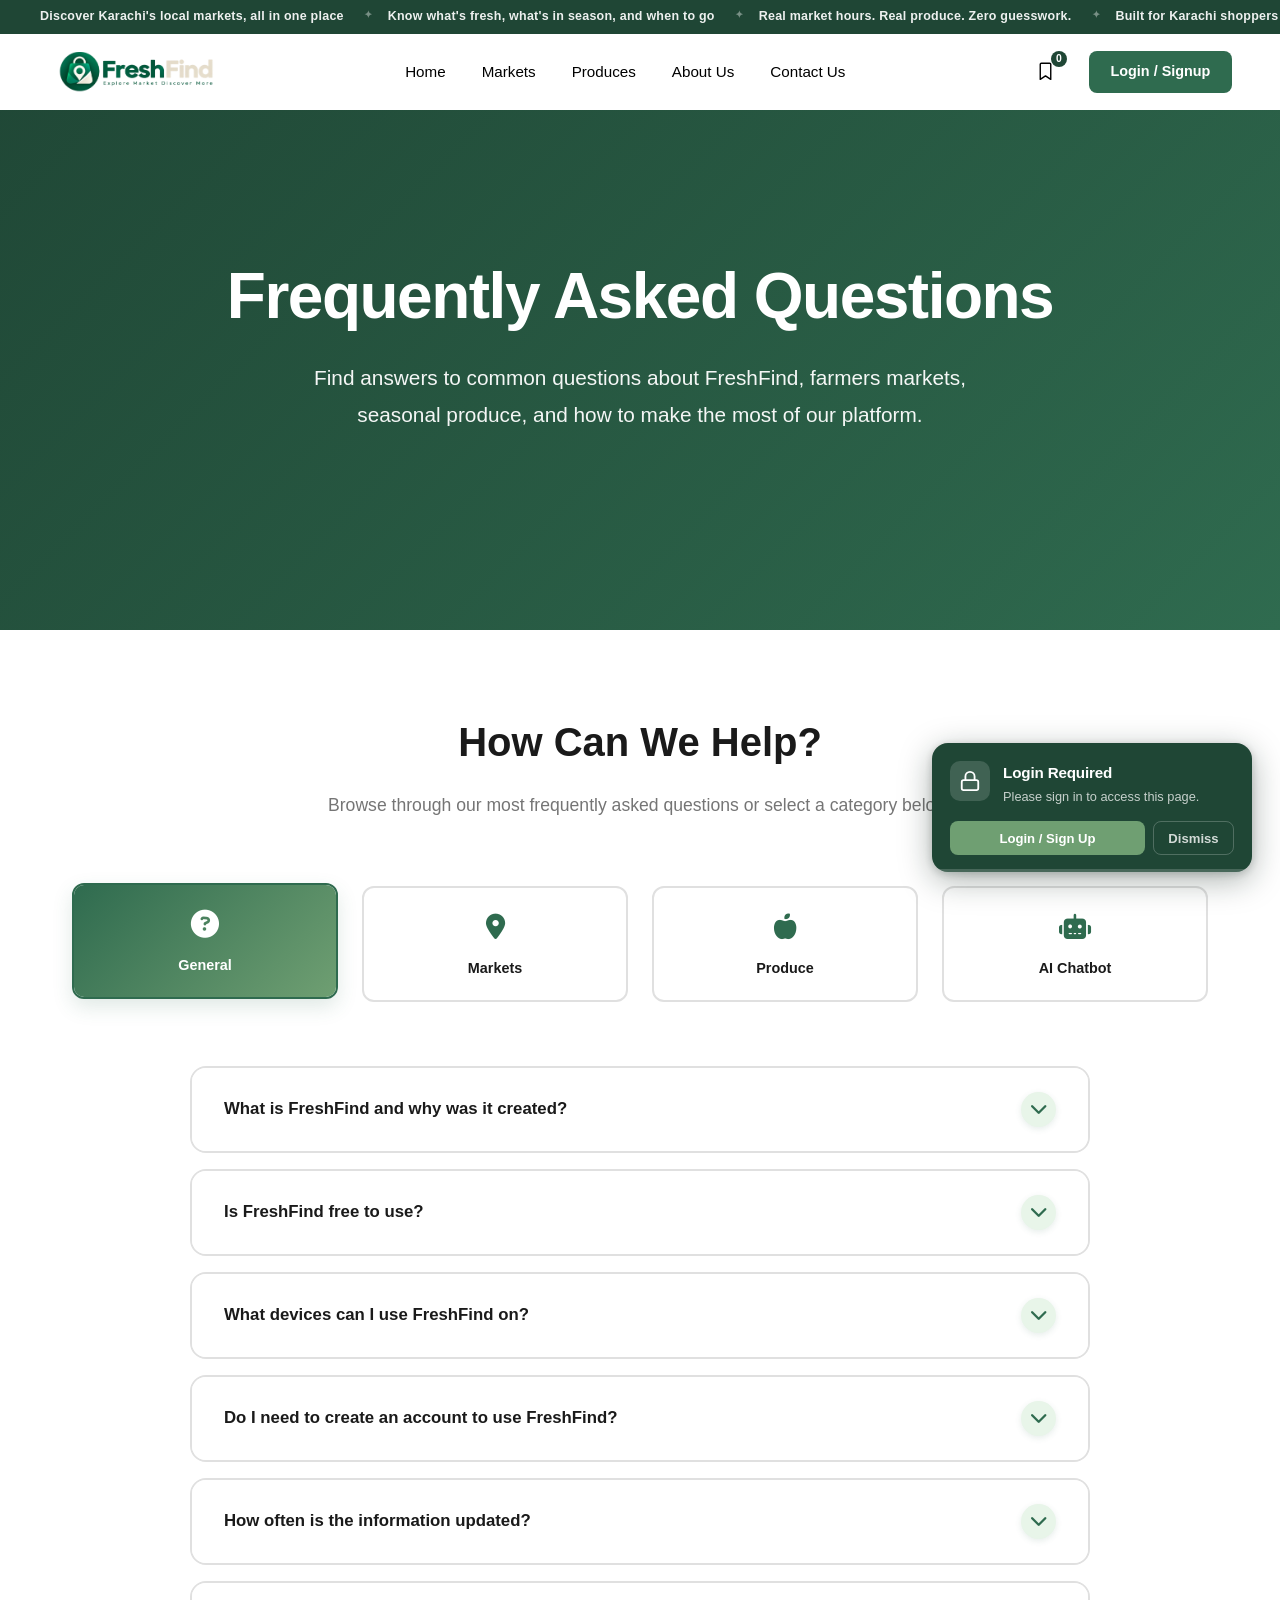
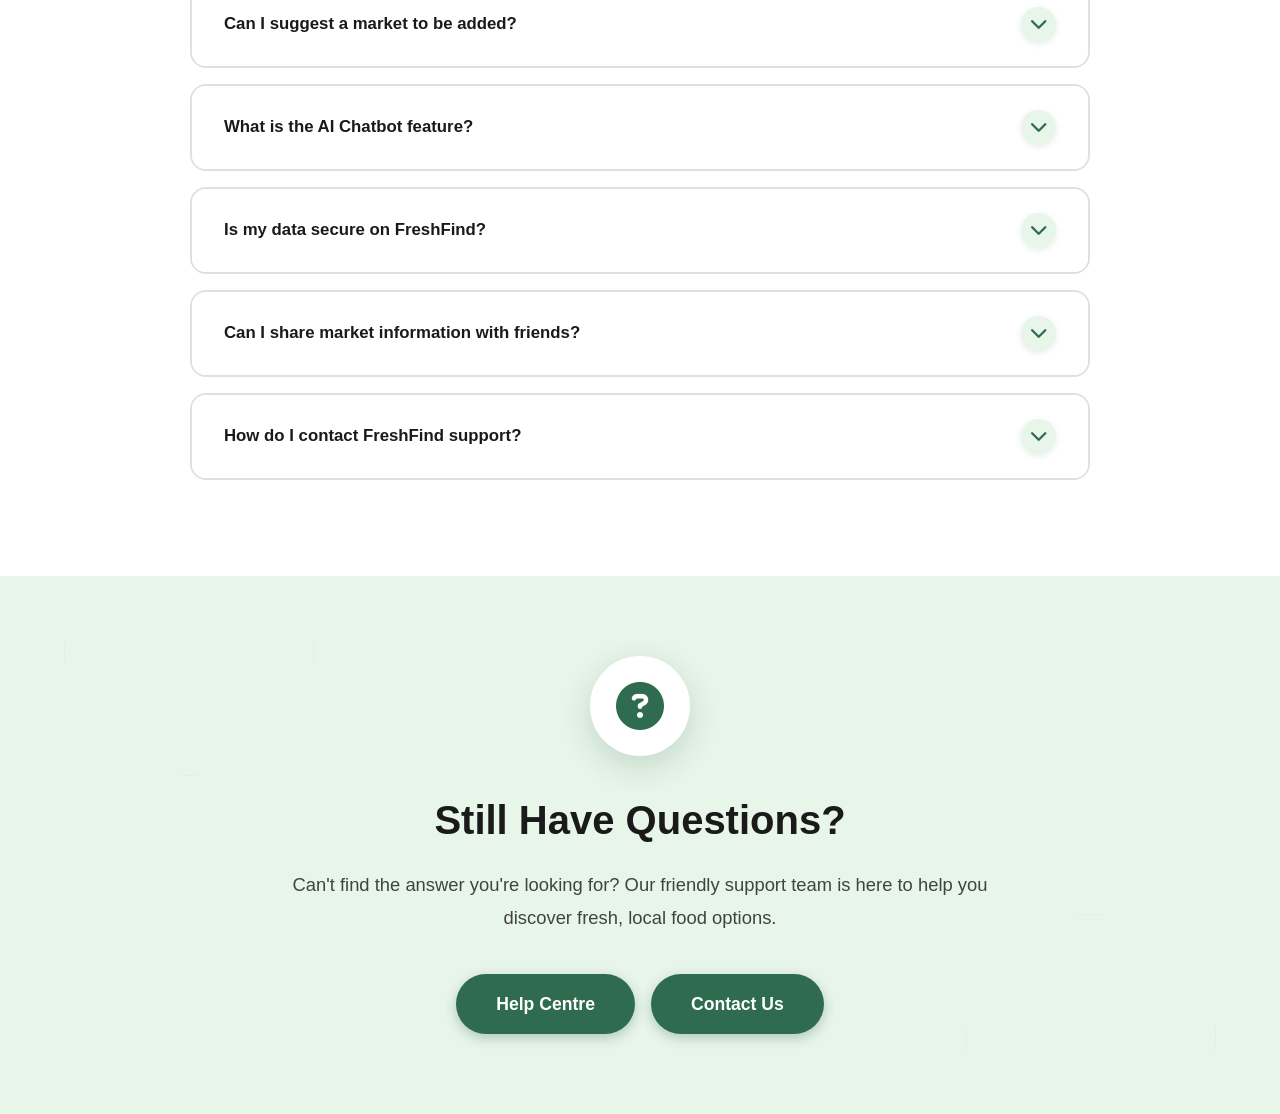
==== commit 4e74dbd1: "more pages" ====
--- a/faq.html
+++ b/faq.html
@@ -712,7 +712,7 @@
                     </div>
                     <div class="faq-answer">
                         <div class="faq-answer-content">
-                            Absolutely! Your conversations are encrypted and never shared with third parties. We respect your privacy and use data only to improve chatbot responses. <a href="contact.html" class="faq-link">Click here</a> for privacy policy.
+                            Absolutely! Your conversations are encrypted and never shared with third parties. We respect your privacy and use data only to improve chatbot responses. <a href="privacy-policy.html" class="faq-link">Read our Privacy Policy</a>.
                         </div>
                     </div>
                 </div>
@@ -733,7 +733,10 @@
                 </div>
                 <h2>Still Have Questions?</h2>
                 <p>Can't find the answer you're looking for? Our friendly support team is here to help you discover fresh, local food options.</p>
-                <a href="contact.html" class="cta-button">Contact Us</a>
+                <div style="display:flex;gap:1rem;justify-content:center;flex-wrap:wrap;margin-top:1.5rem;">
+                    <a href="help.html" class="cta-button">Help Centre</a>
+                    <a href="contact.html" class="cta-button">Contact Us</a>
+                </div>
             </div>
         </div>
     </section>
